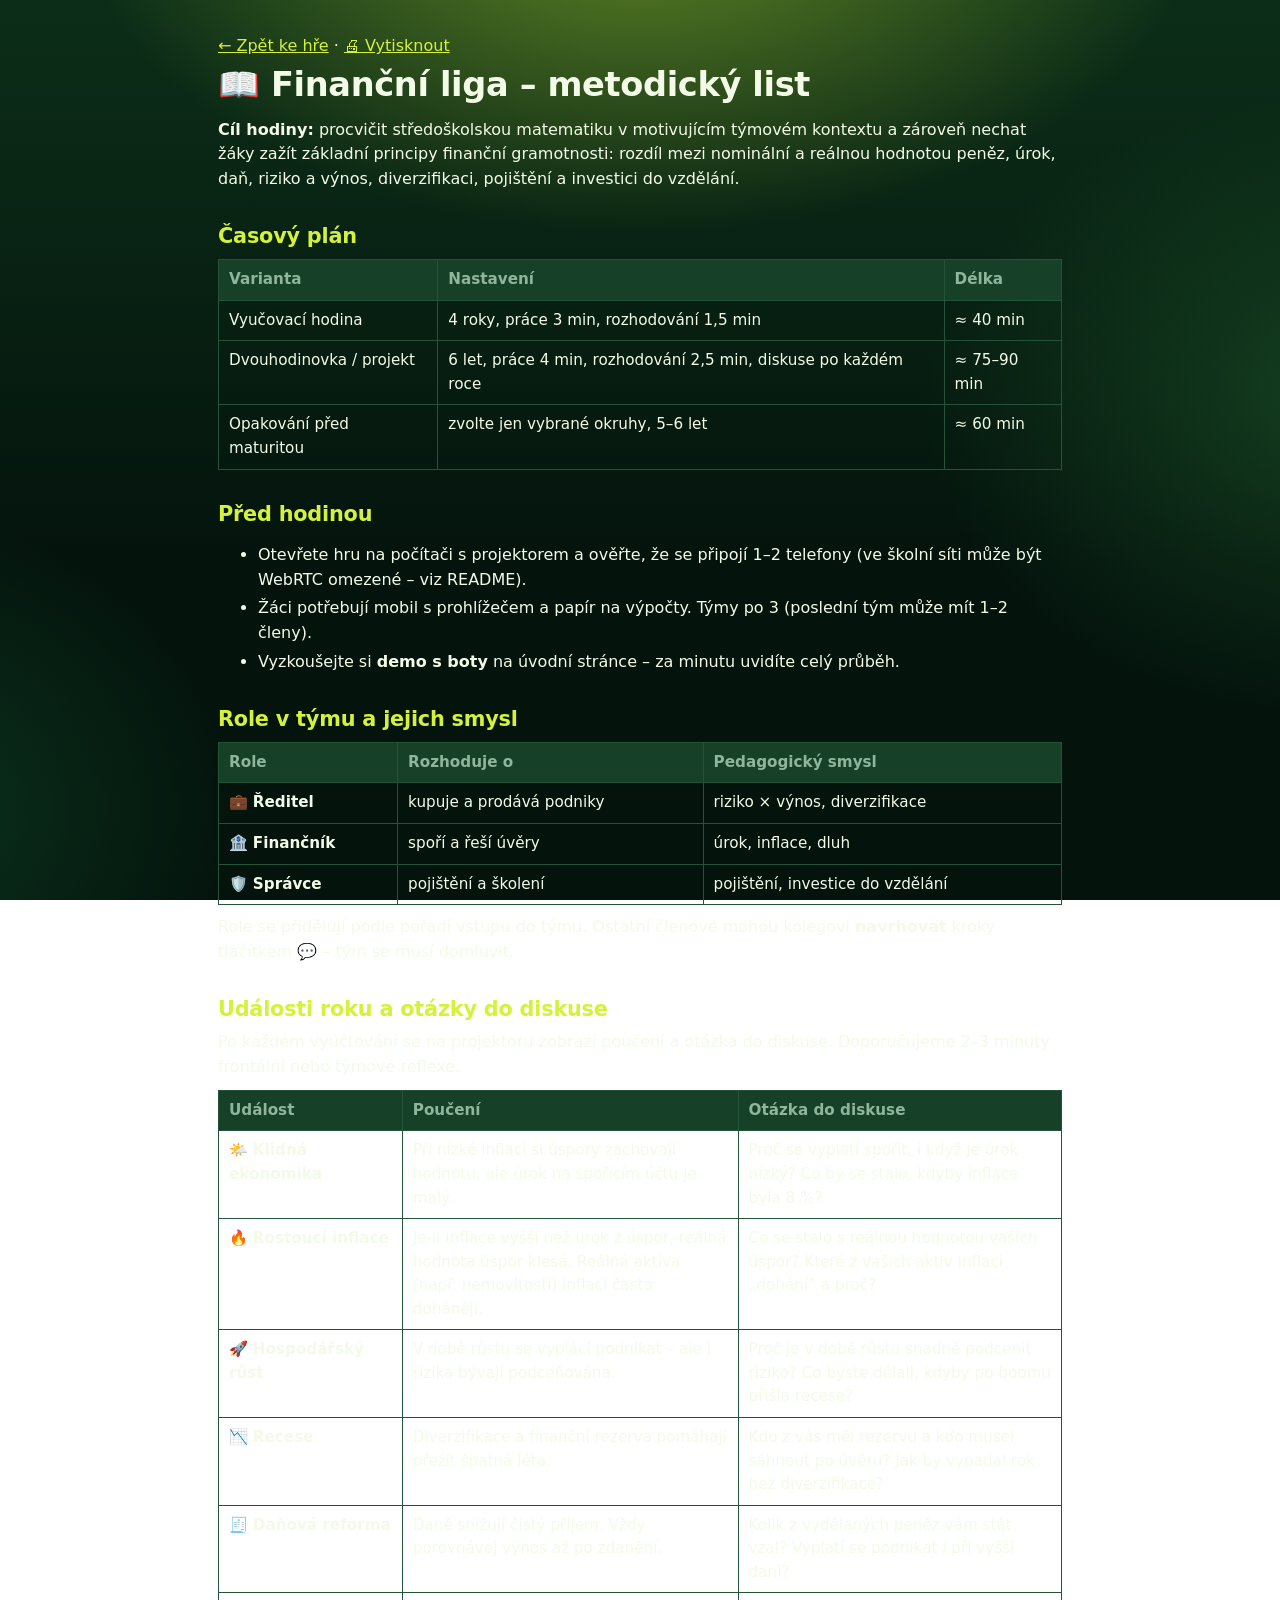
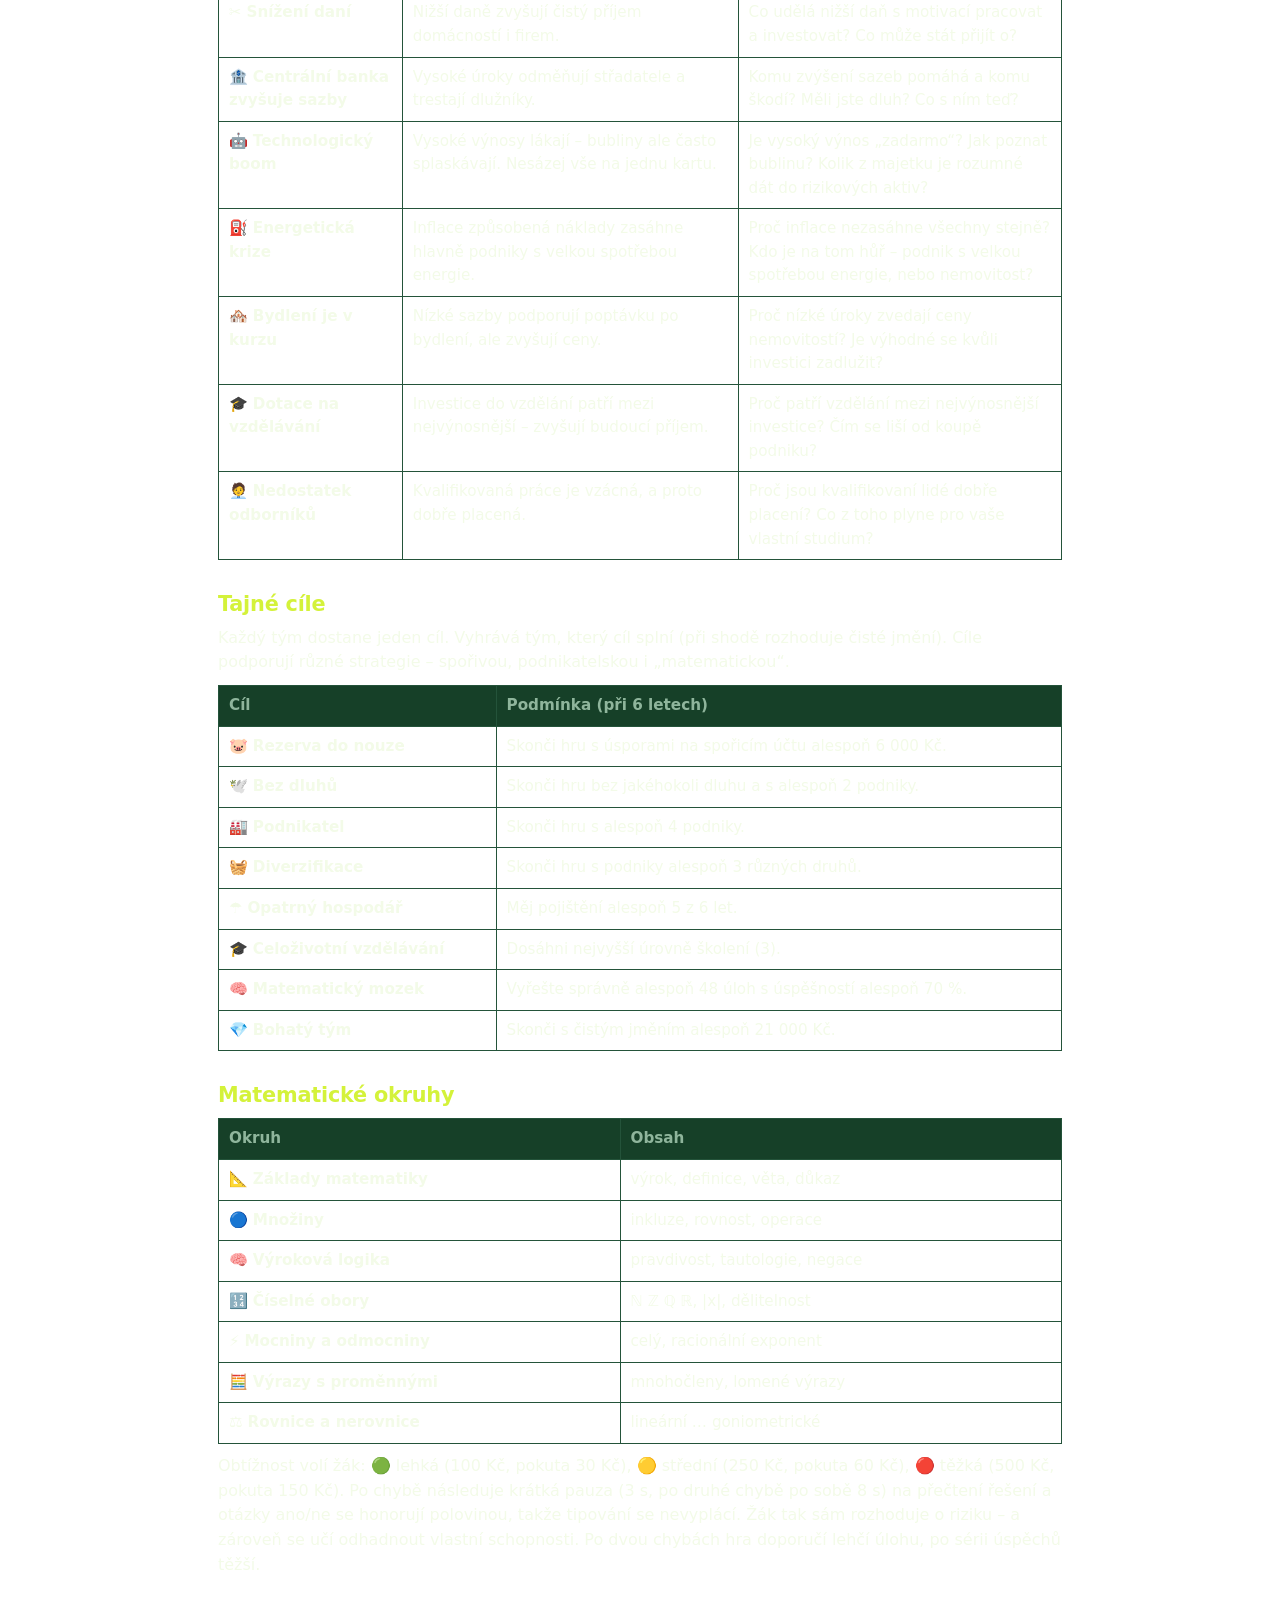
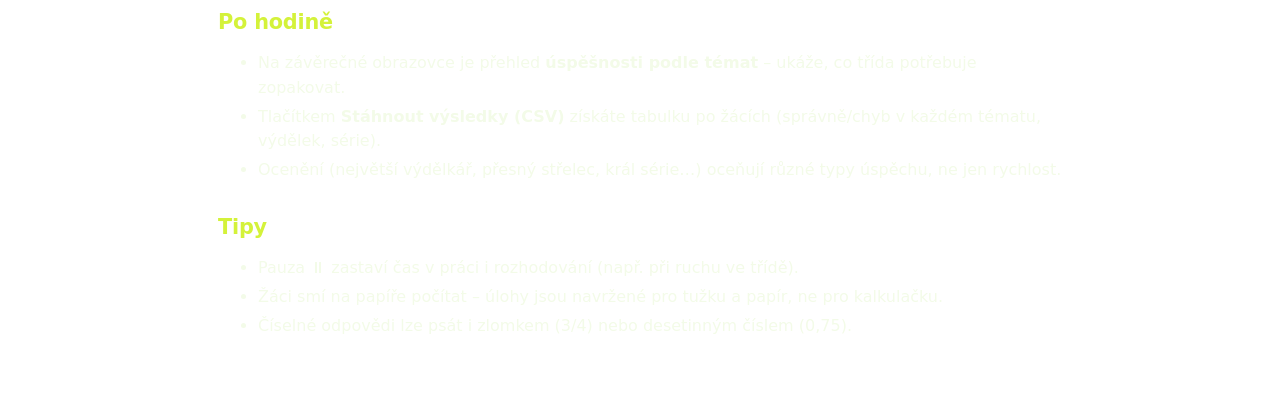
==== metodika.html @ c54136eb "Add files via upload" ====
<!doctype html>
<html lang="cs"><head><meta charset="utf-8"><meta name="viewport" content="width=device-width,initial-scale=1">
<title>Finanční liga – metodický list</title><link rel="stylesheet" href="style.css"></head>
<body><div class="doc" id="doc">Načítám…</div>
<script src="tasks.js"></script><script src="engine.js"></script>
<script>
const E=Engine,T=Tasks,kc=E.kc;
const S={settings:{years:6}};
const goals=E.GOALS.map(g=>`<tr><td>${g.emoji} <b>${g.name}</b></td><td>${g.desc(S)}</td></tr>`).join('');
document.getElementById('doc').innerHTML=`
<p class="noprint"><a href="./">← Zpět ke hře</a> · <a href="#" onclick="print();return false">🖨 Vytisknout</a></p>
<h1>📖 Finanční liga – metodický list</h1>
<p><b>Cíl hodiny:</b> procvičit středoškolskou matematiku v motivujícím týmovém kontextu a zároveň nechat žáky zažít základní principy finanční gramotnosti: rozdíl mezi nominální a reálnou hodnotou peněz, úrok, daň, riziko a výnos, diverzifikaci, pojištění a investici do vzdělání.</p>
<h2>Časový plán</h2>
<table><tr><th>Varianta</th><th>Nastavení</th><th>Délka</th></tr>
<tr><td>Vyučovací hodina</td><td>4 roky, práce 3 min, rozhodování 1,5 min</td><td>≈ 40 min</td></tr>
<tr><td>Dvouhodinovka / projekt</td><td>6 let, práce 4 min, rozhodování 2,5 min, diskuse po každém roce</td><td>≈ 75–90 min</td></tr>
<tr><td>Opakování před maturitou</td><td>zvolte jen vybrané okruhy, 5–6 let</td><td>≈ 60 min</td></tr></table>
<h2>Před hodinou</h2>
<ul><li>Otevřete hru na počítači s projektorem a ověřte, že se připojí 1–2 telefony (ve školní síti může být WebRTC omezené – viz README).</li>
<li>Žáci potřebují mobil s prohlížečem a papír na výpočty. Týmy po 3 (poslední tým může mít 1–2 členy).</li>
<li>Vyzkoušejte si <b>demo s boty</b> na úvodní stránce – za minutu uvidíte celý průběh.</li></ul>
<h2>Role v týmu a jejich smysl</h2>
<table><tr><th>Role</th><th>Rozhoduje o</th><th>Pedagogický smysl</th></tr>
${E.ROLES.map(r=>`<tr><td>${r.emoji} <b>${r.name}</b></td><td>${r.does}</td><td>${{ceo:'riziko × výnos, diverzifikace',cfo:'úrok, inflace, dluh',adm:'pojištění, investice do vzdělání'}[r.key]}</td></tr>`).join('')}</table>
<p>Role se přidělují podle pořadí vstupu do týmu. Ostatní členové mohou kolegovi <b>navrhovat</b> kroky tlačítkem 💬 – tým se musí domluvit.</p>
<h2>Události roku a otázky do diskuse</h2>
<p>Po každém vyúčtování se na projektoru zobrazí poučení a otázka do diskuse. Doporučujeme 2–3 minuty frontální nebo týmové reflexe.</p>
<table><tr><th>Událost</th><th>Poučení</th><th>Otázka do diskuse</th></tr>
${E.EVENTS.map(e=>{const q=E.DISC[e.id];return `<tr><td>${e.emoji} <b>${e.name}</b></td><td>${e.lesson}</td><td>${q}</td></tr>`}).join('')}</table>
<h2>Tajné cíle</h2>
<p>Každý tým dostane jeden cíl. Vyhrává tým, který cíl splní (při shodě rozhoduje čisté jmění). Cíle podporují různé strategie – spořivou, podnikatelskou i „matematickou“.</p>
<table><tr><th>Cíl</th><th>Podmínka (při 6 letech)</th></tr>${goals}</table>
<h2>Matematické okruhy</h2>
<table><tr><th>Okruh</th><th>Obsah</th></tr>${T.TOPICS.map(t=>`<tr><td>${t.emoji} <b>${t.name}</b></td><td>${t.hint}</td></tr>`).join('')}</table>
<p>Obtížnost volí žák: 🟢 lehká (100 Kč, pokuta 30 Kč), 🟡 střední (250 Kč, pokuta 60 Kč), 🔴 těžká (500 Kč, pokuta 150 Kč). Po chybě následuje krátká pauza (3 s, po druhé chybě po sobě 8 s) na přečtení řešení a otázky ano/ne se honorují polovinou, takže tipování se nevyplácí. Žák tak sám rozhoduje o riziku – a zároveň se učí odhadnout vlastní schopnosti. Po dvou chybách hra doporučí lehčí úlohu, po sérii úspěchů těžší.</p>
<h2>Po hodině</h2>
<ul><li>Na závěrečné obrazovce je přehled <b>úspěšnosti podle témat</b> – ukáže, co třída potřebuje zopakovat.</li>
<li>Tlačítkem <b>Stáhnout výsledky (CSV)</b> získáte tabulku po žácích (správně/chyb v každém tématu, výdělek, série).</li>
<li>Ocenění (největší výdělkář, přesný střelec, král série…) oceňují různé typy úspěchu, ne jen rychlost.</li></ul>
<h2>Tipy</h2>
<ul><li>Pauza ⏸ zastaví čas v práci i rozhodování (např. při ruchu ve třídě).</li>
<li>Žáci smí na papíře počítat – úlohy jsou navržené pro tužku a papír, ne pro kalkulačku.</li>
<li>Číselné odpovědi lze psát i zlomkem (3/4) nebo desetinným číslem (0,75).</li></ul>`;
</script></body></html>
---- style.css ----
@font-face { font-family: "Plus Jakarta Sans"; font-style: normal; font-weight: 200 800; font-display: swap; src: url(lib/fonts/plus-jakarta-sans-latin-ext-wght-normal.woff2) format("woff2"); unicode-range: U+0100-02BA, U+02BD-02C5, U+02C7-02CC, U+02CE-02D7, U+02DD-02FF, U+0304, U+0308, U+0329, U+1D00-1DBF, U+1E00-1E9F, U+1EF2-1EFF, U+2020, U+20A0-20AB, U+20AD-20C0, U+2113, U+2C60-2C7F, U+A720-A7FF; }
@font-face { font-family: "Plus Jakarta Sans"; font-style: normal; font-weight: 200 800; font-display: swap; src: url(lib/fonts/plus-jakarta-sans-latin-wght-normal.woff2) format("woff2"); unicode-range: U+0000-00FF, U+0131, U+0152-0153, U+02BB-02BC, U+02C6, U+02DA, U+02DC, U+0304, U+0308, U+0329, U+2000-206F, U+20AC, U+2122, U+2191, U+2193, U+2212, U+2215, U+FEFF, U+FFFD; }
/* Finanční liga – styl (tmavý, čitelný na projektoru i na mobilu) */
:root {
  --bg: #04140d; --bg2: #0a2418; --panel: #0f2e1f; --panel2: #164028; --line: #24533a;
  --tx: #f3fbe8; --mut: #8fb59c; --gold: #d4f23a; --gold2: #8fd43a; --green: #7ee05f; --red: #ff6f61; --blue: #4fd1b0;
  --r: 16px; --shadow: 0 8px 24px rgba(0, 0, 0, .35);
  font-family: "Plus Jakarta Sans", system-ui, -apple-system, "Segoe UI", Roboto, Arial, sans-serif;
}
* { box-sizing: border-box; -webkit-tap-highlight-color: transparent; }
html, body { margin: 0; min-height: 100%; background: radial-gradient(1200px 700px at 80% -10%, #3a6a14 0%, transparent 60%), radial-gradient(900px 600px at -10% 110%, #1d4a14 0%, transparent 55%), var(--bg); color: var(--tx); }
body { font-size: 16px; line-height: 1.4; }
h1, h2, h3 { margin: 0 0 .4em; line-height: 1.15; }
h2 { font-size: 1.3rem; } h3 { font-size: 1.05rem; color: var(--mut); text-transform: uppercase; letter-spacing: .06em; }
p { margin: .4em 0; }
b { font-weight: 700; }
.mut { color: var(--mut); } .small { font-size: .85rem; }
.okc { color: var(--green); } .noc { color: var(--red); }
button { font: inherit; color: inherit; cursor: pointer; }
.btn { background: linear-gradient(180deg, var(--gold), var(--gold2)); color: #06210f; border: 0; border-radius: 12px; padding: .7em 1.1em; font-weight: 800; box-shadow: 0 4px 0 #4f8a14, var(--shadow); transition: transform .08s; }
.btn:active { transform: translateY(2px); box-shadow: 0 2px 0 #4f8a14; }
.btn.big { font-size: 1.15rem; padding: .85em 1.4em; width: 100%; }
.btn.sm { padding: .45em .7em; font-size: .85rem; border-radius: 10px; box-shadow: 0 3px 0 #4f8a14; }
.btn.ghost { background: var(--panel2); color: var(--tx); box-shadow: 0 3px 0 rgba(0,0,0,.35); border: 1px solid var(--line); }
.btn.small { font-size: .8rem; padding: .4em .8em; }
.btn:disabled { opacity: .35; cursor: not-allowed; box-shadow: none; filter: grayscale(.6); }
.link { background: none; border: 0; color: var(--mut); text-decoration: underline; margin-top: 12px; padding: 6px; }
.row { display: flex; gap: 10px; flex-wrap: wrap; margin-top: 12px; } .row .btn.big { flex: 1; }
.card { background: linear-gradient(180deg, var(--panel), var(--bg2)); border: 1px solid var(--line); border-radius: var(--r); padding: 16px; margin: 12px 0; box-shadow: var(--shadow); }
.dot { display: inline-block; width: 9px; height: 9px; border-radius: 50%; background: #5f8a73; margin-right: 4px; } .dot.on { background: var(--green); box-shadow: 0 0 8px var(--green); }
.logo { font-size: 2rem; font-weight: 900; letter-spacing: .01em; background: linear-gradient(90deg, var(--gold), #ff7ac3); -webkit-background-clip: text; background-clip: text; color: transparent; }
.logo.big { font-size: clamp(2.4rem, 8vw, 4.2rem); } .logo.sm { font-size: 1.25rem; }
fr, .fr { display: inline-flex; flex-direction: column; vertical-align: middle; text-align: center; margin: 0 .15em; line-height: 1.15; }
.fr i { font-style: normal; border-bottom: 1.5px solid currentColor; padding: 0 .25em; }
.fr b { font-weight: inherit; padding: 0 .25em; }
sup { font-size: .72em; line-height: 0; }
.chips { display: flex; flex-wrap: wrap; gap: 6px; margin-top: 8px; }
.chip2 { background: var(--panel2); border: 1px solid var(--line); border-radius: 999px; padding: .2em .7em; font-size: .85rem; white-space: nowrap; }
.chip2.up { border-color: #2a7d3c; background: #14402c; color: #b6f5a0; } .chip2.down { border-color: #8a3128; background: #3a1b17; color: #ffc0b8; }
.spinner { width: 38px; height: 38px; border: 4px solid var(--line); border-top-color: var(--gold); border-radius: 50%; margin: 6px auto 10px; animation: sp 1s linear infinite; } @keyframes sp { to { transform: rotate(360deg); } }
.center-card { max-width: 640px; margin: 12vh auto; padding: 24px; text-align: center; }

/* ----- rozcestník ----- */
.landing { max-width: 920px; margin: 0 auto; padding: 8vh 18px 40px; text-align: center; }
.landing .lead { font-size: 1.15rem; color: var(--mut); max-width: 640px; margin: 10px auto 26px; }
.landing-grid { display: grid; grid-template-columns: repeat(auto-fit, minmax(280px, 1fr)); gap: 16px; text-align: left; }
.codein, .fld input { width: 100%; font: inherit; font-size: 1.4rem; padding: .6em .8em; border-radius: 12px; border: 2px solid var(--line); background: #06180f; color: var(--tx); text-align: center; letter-spacing: .15em; text-transform: uppercase; margin: 8px 0 12px; }
.fld input { text-align: left; letter-spacing: 0; text-transform: none; font-size: 1.1rem; margin-bottom: 4px; }
.fld { display: block; margin: 10px 0; color: var(--mut); font-size: .9rem; }
.feat { list-style: none; padding: 0; margin: 28px 0 0; display: flex; flex-wrap: wrap; gap: 10px; justify-content: center; } .feat li { background: var(--panel); border: 1px solid var(--line); border-radius: 999px; padding: .4em 1em; }
.codebig { background: var(--panel2); border: 1px dashed var(--gold); border-radius: 10px; padding: 0 .4em; letter-spacing: .12em; color: var(--gold); }

/* ----- telefon ----- */
.phone { max-width: 560px; margin: 0 auto; padding: 0 12px calc(86px + env(safe-area-inset-bottom)); }
.phone.center { padding-top: 10vh; text-align: center; }
.ph-top { position: sticky; top: 0; z-index: 5; display: flex; justify-content: space-between; align-items: center; gap: 8px; padding: 12px 14px; margin: 0 -12px; background: color-mix(in srgb, var(--c, #2d6b3f) 35%, var(--bg)); border-bottom: 3px solid var(--c, #2d6b3f); backdrop-filter: blur(8px); }
.ph-team { font-size: 1.05rem; overflow: hidden; text-overflow: ellipsis; white-space: nowrap; } .ph-money { font-weight: 900; font-size: 1.15rem; color: var(--gold); white-space: nowrap; }
.ph-sub { display: flex; justify-content: space-between; color: var(--mut); font-size: .85rem; padding: 6px 2px 0; }
.ph-timer { font-weight: 800; font-variant-numeric: tabular-nums; } .ph-timer.warn, #h-timer.warn { color: var(--red); animation: pulse 1s infinite; } @keyframes pulse { 50% { opacity: .5; } }
.banner { background: #4a1d2a; border: 1px solid var(--red); color: #ffd9d3; border-radius: 12px; padding: 8px 12px; margin: 10px 0 0; font-size: .9rem; }
#ph-tabs { position: fixed; left: 0; right: 0; bottom: 0; display: flex; background: rgba(4, 20, 13, .96); border-top: 1px solid var(--line); padding-bottom: env(safe-area-inset-bottom); z-index: 9; }
#ph-tabs button { flex: 1; background: none; border: 0; padding: 10px 0 8px; color: var(--mut); font-size: .8rem; } #ph-tabs button span { display: block; font-size: 1.4rem; } #ph-tabs button.on { color: var(--gold); }
.toast { position: fixed; left: 50%; bottom: calc(96px + env(safe-area-inset-bottom)); transform: translateX(-50%); max-width: 92vw; padding: .7em 1.1em; border-radius: 12px; font-weight: 700; z-index: 99; transition: opacity .3s; box-shadow: var(--shadow); text-align: center; } .toast.ok { background: #14573f; border: 1px solid var(--green); } .toast.bad { background: #5a1c29; border: 1px solid var(--red); }
.ev { text-align: center; background: linear-gradient(160deg, #1f5233, #1d4a14); } .ev .ev-ic { font-size: 3.4rem; } .ev-k { color: var(--gold); font-weight: 800; text-transform: uppercase; letter-spacing: .08em; font-size: .8rem; }
.ev .chips { justify-content: center; } .ev.compact { padding: 10px 12px; text-align: left; } .ev.compact .ev-k { font-size: .95rem; text-transform: none; letter-spacing: 0; }
.role { display: flex; gap: 12px; align-items: center; } .role-ic { font-size: 2.2rem; }
.diffs { display: grid; gap: 10px; margin: 12px 0; }
.diff { display: grid; grid-template-columns: 1fr auto; grid-template-areas: "n r" "p p"; align-items: center; text-align: left; border: 2px solid var(--line); background: var(--panel2); border-radius: 14px; padding: 12px 14px; } .diff .dn { grid-area: n; font-weight: 800; font-size: 1.1rem; } .diff .dr { grid-area: r; font-weight: 900; color: var(--gold); font-size: 1.2rem; } .diff .dp { grid-area: p; color: var(--mut); font-size: .8rem; }
.diff.d1 { border-color: #2a7d3c; } .diff.d2 { border-color: #5f8a1a; } .diff.d3 { border-color: #9a3328; } .diff.last { outline: 2px solid var(--blue); }
.diff:active { transform: scale(.98); }
.mini { color: var(--mut); font-size: .85rem; text-align: center; margin-top: 8px; }
.tk-h { display: flex; justify-content: space-between; align-items: center; margin-bottom: 10px; gap: 6px; }
.dchip { font-weight: 800; border-radius: 999px; padding: .2em .8em; font-size: .9rem; border: 1px solid var(--line); } .dchip.d1 { background: #14402c; } .dchip.d2 { background: #3b3410; } .dchip.d3 { background: #3a1b17; }
.q { font-size: 1.25rem; line-height: 1.7; padding: 6px 2px 14px; word-break: break-word; }
.choices { display: grid; gap: 10px; }
.choice { display: flex; gap: 12px; align-items: center; text-align: left; background: var(--panel2); border: 2px solid var(--line); border-radius: 14px; padding: 12px 14px; font-size: 1.1rem; min-height: 54px; }
.choice .ci { flex: none; width: 30px; height: 30px; border-radius: 50%; background: var(--bg); display: grid; place-items: center; font-weight: 800; color: var(--gold); } .choice .ct { flex: 1; word-break: break-word; }
.choice:active, .choice.picked { border-color: var(--gold); background: #2c3568; } .choice:disabled { opacity: .7; }
.numans input { width: 100%; font-size: 1.5rem; padding: .6em .8em; border-radius: 12px; border: 2px solid var(--line); background: #06180f; color: var(--tx); }
.keys { display: flex; gap: 8px; margin: 8px 0 12px; } .keys button { flex: 1; background: var(--panel2); border: 1px solid var(--line); border-radius: 10px; padding: .6em; font-size: 1.2rem; }
.res.ok { border-color: var(--green); background: linear-gradient(180deg, #11402f, var(--bg2)); } .res.bad { border-color: var(--red); background: linear-gradient(180deg, #4a1722, var(--bg2)); }
.res-h { font-size: 1.6rem; font-weight: 900; } .res-m { font-size: 1.5rem; font-weight: 900; color: var(--gold); margin: 4px 0 8px; } .bonus { font-size: .9rem; color: #c9ee6b; }
.qecho { background: rgba(0,0,0,.25); border-radius: 10px; padding: 6px 10px; margin: 6px 0; color: #d4e8cc; font-size: .95rem; line-height: 1.6; }
.correct { margin: 8px 0; } .expl { background: rgba(255, 255, 255, .06); border-radius: 10px; padding: 8px 10px; margin: 8px 0; color: #d9efd0; font-size: .95rem; } .streak { color: #c9ee6b; margin: 6px 0 12px; font-weight: 700; }
.sec-h { display: flex; justify-content: space-between; align-items: center; font-weight: 800; font-size: 1.05rem; margin-bottom: 8px; gap: 6px; flex-wrap: wrap; }
.you { font-size: .75rem; background: var(--gold); color: #06210f; border-radius: 999px; padding: .1em .7em; font-weight: 800; } .lockd { font-size: .75rem; color: var(--mut); background: var(--panel2); border-radius: 999px; padding: .1em .7em; }
.arow, .srow { display: flex; gap: 10px; align-items: center; padding: 10px 0; border-top: 1px solid var(--line); } .arow:first-of-type { border-top: 0; }
.srow { justify-content: space-between; } .ai { font-size: 1.8rem; } .ab { flex: 1; } .aa { display: grid; gap: 6px; } .aa .btn { min-width: 86px; }
.btns { display: flex; flex-wrap: wrap; gap: 6px; padding-bottom: 8px; }
.cash { position: sticky; top: 64px; z-index: 3; text-align: center; font-size: 1.05rem; padding: 10px; }
.ledger .ln { display: flex; justify-content: space-between; gap: 10px; padding: 7px 0; border-bottom: 1px dashed var(--line); } .ln small { display: block; color: var(--mut); font-size: .75rem; } .ln.in b { color: var(--green); } .ln.out b { color: var(--red); } .ln.info { color: var(--mut); } .ln.ok b { color: var(--green); }
.netline { display: grid; grid-template-columns: 1fr auto; gap: 2px 10px; margin-top: 12px; padding: 12px; border-radius: 12px; background: var(--panel2); } .netline em { grid-column: 1 / -1; font-style: normal; font-weight: 900; font-size: 1.4rem; } .netline.up em { color: var(--green); } .netline.down em { color: var(--red); }
.lesson { background: linear-gradient(180deg, #2a2d62, #1d2150); border-color: #4650a8; }
.brow { display: grid; grid-template-columns: 34px 1fr auto; gap: 8px; padding: 8px 6px; border-radius: 10px; align-items: center; } .brow.me { background: rgba(212, 242, 58, .13); outline: 1px solid var(--gold); } .brow small { display: block; color: var(--mut); font-size: .75rem; }
.big-e { font-size: 3.4rem; text-align: center; } .final-me { text-align: center; } .final-me.ok { border-color: var(--green); }
.goal { text-align: center; } .goal.ok { border-color: var(--green); } .secret { color: var(--red); font-weight: 800; font-size: .8rem; letter-spacing: .05em; } .gp { margin: 10px 0; padding: 10px; border-radius: 10px; background: var(--panel2); }
.bigno { font-size: 2.4rem; font-weight: 900; color: var(--gold); } .kv > div { display: flex; justify-content: space-between; padding: 7px 0; border-bottom: 1px dashed var(--line); } .hist { display: flex; gap: 6px; flex-wrap: wrap; margin-top: 10px; } .hist div { background: var(--panel2); border-radius: 8px; padding: 4px 8px; font-size: .8rem; display: grid; }
.mrow { padding: 6px 0; display: flex; gap: 8px; align-items: center; }
.lteam { border: 1px solid var(--line); border-left: 6px solid var(--c, #666); background: var(--panel2); border-radius: 12px; padding: 10px 12px; margin: 10px 0; } .lteam .lt-h { display: flex; gap: 8px; align-items: center; font-size: 1.05rem; } .lteam .lt-h .mut { margin-left: auto; }
.lteam .btn { margin-top: 8px; } .emojis { display: grid; grid-template-columns: repeat(6, 1fr); gap: 6px; margin-top: 6px; } .em { font-size: 1.6rem; background: var(--panel2); border: 2px solid var(--line); border-radius: 10px; padding: 4px 0; } .em.sel { border-color: var(--gold); background: #2f4a12; }
.empty { color: var(--mut); text-align: center; padding: 14px; }

/* ----- učitel / projektor ----- */
.lobby { display: grid; grid-template-columns: minmax(300px, 420px) 1fr; gap: 24px; max-width: 1400px; margin: 0 auto; padding: 24px; min-height: 100vh; }
.lobby-left { text-align: center; } .tagline { color: var(--mut); margin: 6px 0 16px; }
.qrbox { background: var(--panel); border: 1px solid var(--line); border-radius: 20px; padding: 18px; } .qr { width: min(100%, 320px); margin: 0 auto; border-radius: 12px; overflow: hidden; background: #fff; } .qr svg { display: block; width: 100%; height: auto; }
.code-label { color: var(--mut); margin-top: 12px; text-transform: uppercase; letter-spacing: .1em; font-size: .8rem; } .code { font-size: clamp(2.4rem, 5vw, 3.6rem); font-weight: 900; letter-spacing: .18em; color: var(--gold); } .joinurl { color: var(--mut); font-size: .8rem; word-break: break-all; }
.howto { text-align: left; color: var(--mut); padding-left: 1.2em; } .howto li { margin: 8px 0; } .status { margin-top: 10px; padding: 8px 12px; background: #4a3a1d; border: 1px solid var(--gold2); border-radius: 10px; display: none; }
.panel { background: linear-gradient(180deg, var(--panel), var(--bg2)); border: 1px solid var(--line); border-radius: 18px; padding: 18px; margin-bottom: 16px; } .lobby-right { display: flex; flex-direction: column; } .panel.grow { flex: 1; }
.settings { display: grid; grid-template-columns: repeat(auto-fit, minmax(150px, 1fr)); gap: 10px; } .settings label { display: grid; gap: 4px; color: var(--mut); font-size: .85rem; }
select { font: inherit; padding: .5em; border-radius: 10px; border: 1px solid var(--line); background: #06180f; color: var(--tx); }
.topics { display: flex; flex-wrap: wrap; gap: 8px; margin-top: 12px; } .chip { cursor: pointer; } .chip input { display: none; } .chip span { display: inline-block; padding: .35em .9em; border-radius: 999px; border: 1px solid var(--line); background: var(--panel2); color: var(--mut); } .chip input:checked + span { background: #2f4a12; border-color: var(--gold); color: var(--tx); }
.count { font-size: .8rem; color: var(--mut); text-transform: none; letter-spacing: 0; }
.lobby-teams { display: grid; grid-template-columns: repeat(auto-fill, minmax(210px, 1fr)); gap: 10px; }
.lobby-teams .lteam { margin: 0; } .lt-m { padding: 3px 0; display: flex; gap: 4px; align-items: center; } .lt-m .x { margin-left: auto; background: none; border: 0; color: var(--mut); } .lt-free { color: var(--mut); font-size: .8rem; margin-top: 4px; } .lteam.free { border-left-color: #666; opacity: .85; }
.host { min-height: 100vh; display: flex; flex-direction: column; font-size: clamp(14px, 1.15vw, 20px); }
.h-head { display: grid; grid-template-columns: 1fr auto 1fr; align-items: center; gap: 12px; padding: 12px 22px; background: rgba(4, 20, 13, .85); border-bottom: 1px solid var(--line); position: sticky; top: 0; z-index: 5; backdrop-filter: blur(8px); }
.h-l { display: flex; gap: 12px; align-items: center; } .code-chip { background: var(--panel2); border: 1px solid var(--line); border-radius: 999px; padding: .3em .9em; font-weight: 800; letter-spacing: .1em; color: var(--gold); }
.h-c { text-align: center; } .years { display: flex; gap: 6px; justify-content: center; margin-bottom: 4px; } .years i { width: 26px; height: 8px; border-radius: 5px; background: var(--line); } .years i.done { background: var(--green); } .years i.cur { background: var(--gold); box-shadow: 0 0 10px var(--gold); }
.phase { font-weight: 800; font-size: 1.25em; } .h-r { text-align: right; display: flex; gap: 18px; justify-content: flex-end; align-items: center; } .timer { font-size: 2.2em; font-weight: 900; font-variant-numeric: tabular-nums; color: var(--gold); } .online.warn { color: var(--gold2); }
.h-main { flex: 1; padding: 18px 22px 110px; max-width: 1700px; width: 100%; margin: 0 auto; }
.h-foot { position: fixed; bottom: 0; left: 0; right: 0; display: flex; gap: 12px; justify-content: center; padding: 12px; background: linear-gradient(0deg, var(--bg) 60%, transparent); z-index: 6; } .h-foot .btn.big { width: auto; min-width: 280px; }
.evcard { display: flex; gap: 22px; align-items: center; background: linear-gradient(135deg, #1f5233, #1d4a14); border: 1px solid #5560c0; border-radius: 22px; padding: 22px 28px; margin-bottom: 18px; box-shadow: var(--shadow); } .evcard .ev-ic { font-size: 5.5em; } .evcard h2 { font-size: 2.2em; margin: .1em 0; } .evcard p { font-size: 1.2em; margin: .2em 0 .4em; color: #d4e8cc; }
.evcard.compact { padding: 10px 18px; gap: 14px; } .evcard.compact .ev-ic { font-size: 2.6em; } .evcard.compact h2 { font-size: 1.4em; } .evcard.compact p { display: none; } .evcard.compact .ev-k { display: none; }
.evcard .chip2 { font-size: .95em; } .lesson { font-size: 1.05em; padding: 12px 16px; border-radius: 14px; } .evcard .lesson { margin-top: 12px; } .lesson.big { margin-top: 16px; }
.hint-bar { background: var(--panel); border: 1px dashed var(--line); border-radius: 14px; padding: 10px 16px; margin-bottom: 16px; color: var(--mut); text-align: center; } .hint-bar.big { font-size: 1.35em; color: var(--tx); border-color: var(--gold); }
.grid { display: grid; grid-template-columns: repeat(auto-fill, minmax(280px, 1fr)); gap: 14px; }
.tcard { background: linear-gradient(180deg, var(--panel), var(--bg2)); border: 1px solid var(--line); border-top: 6px solid var(--c); border-radius: 16px; padding: 14px 16px; box-shadow: var(--shadow); }
.th { display: flex; gap: 10px; align-items: center; } .te { font-size: 2.2em; } .tn { flex: 1; min-width: 0; } .tn b { font-size: 1.2em; } .mems { color: var(--mut); font-size: .8em; display: flex; flex-wrap: wrap; gap: 2px 10px; } .mem .dot { width: 7px; height: 7px; } .rank { font-weight: 900; font-size: 1.4em; color: var(--gold); }
.tnet { display: flex; justify-content: space-between; align-items: baseline; margin-top: 8px; color: var(--mut); font-size: .85em; } .tnet b { font-size: 1.7em; color: var(--gold); }
.bar { height: 8px; border-radius: 6px; background: var(--bg); overflow: hidden; margin: 4px 0 8px; } .bar i { display: block; height: 100%; background: linear-gradient(90deg, var(--c), var(--gold)); transition: width .6s; }
.tstats { display: flex; justify-content: space-between; gap: 6px; font-size: .85em; white-space: nowrap; } .tstats span { opacity: .8; margin-right: 3px; } .tstats .neg { color: var(--red); }
.tassets { margin-top: 8px; font-size: 1.3em; display: flex; flex-wrap: wrap; gap: 6px; align-items: center; min-height: 1.6em; } .tassets .mut { font-size: .6em; } .bd { background: var(--panel2); border-radius: 8px; padding: 0 .4em; font-size: .75em; }
.work-line { display: flex; gap: 14px; margin-top: 8px; font-weight: 800; } .work-line .earn { margin-left: auto; color: var(--green); }
.delta { margin-top: 8px; font-weight: 900; font-size: 1.5em; } .delta.up { color: var(--green); } .delta.down { color: var(--red); } .loc { margin-top: 6px; padding: 5px 10px; border-radius: 10px; font-size: .9em; background: #3a1b17; } .loc.gain { background: #14402c; } .loc.safe { background: #12402f; }
.final { max-width: 1100px; margin: 0 auto; } .final h1 { font-size: 2.6em; text-align: center; } .sub { text-align: center; color: var(--mut); margin-bottom: 18px; }
.frow { display: grid; grid-template-columns: 70px 1.2fr 2fr 1fr; gap: 16px; align-items: center; background: linear-gradient(180deg, var(--panel), var(--bg2)); border: 1px solid var(--line); border-left: 8px solid var(--c); border-radius: 16px; padding: 14px 18px; margin-bottom: 12px; } .frow.met { box-shadow: 0 0 0 2px var(--green) inset; }
.fr-rank { font-size: 2.4em; text-align: center; } .fr-team { display: flex; gap: 10px; align-items: center; } .fr-goal .ok { color: var(--green); font-weight: 800; } .fr-goal .no { color: var(--red); font-weight: 800; } .fr-net { text-align: right; display: grid; } .fr-net b { font-size: 1.6em; color: var(--gold); }
.overlay { position: fixed; inset: 0; background: rgba(2, 12, 7, .88); display: grid; place-items: center; z-index: 50; } .ov-card { text-align: center; max-width: 520px; } .ov-card .btn { margin-top: 16px; }

@media (max-width: 900px) { .lobby { grid-template-columns: 1fr; } .frow { grid-template-columns: 50px 1fr; } .fr-goal, .fr-net { grid-column: 1 / -1; text-align: left; } .h-head { grid-template-columns: 1fr; text-align: center; } .h-l, .h-r { justify-content: center; } .evcard { flex-direction: column; text-align: center; } }
@media (prefers-reduced-motion: reduce) { * { animation: none !important; transition: none !important; } }

/* ----- vylepšení ----- */
.sugg { background: var(--panel2); border: 1px solid var(--line); border-radius: 999px; padding: 2px 8px; font-size: .8rem; margin-left: 4px; } .sugg.on { border-color: var(--gold); background: #2f4a12; }
.tip { background: #12402f; border: 1px solid var(--blue); border-radius: 10px; padding: 8px 10px; margin: 8px 0; } .tipc { font-size: .9rem; color: var(--mut); padding: 10px 12px; }
.lg { padding: 3px 0; color: #d9efd0; font-size: .9rem; } .center-t { text-align: center; }
.res.ok { animation: pop .35s ease-out; } @keyframes pop { 0% { transform: scale(.94); } 60% { transform: scale(1.03); } 100% { transform: scale(1); } }
.res.ok .res-m { animation: coin .8s ease-out; } @keyframes coin { 0% { transform: translateY(14px); opacity: 0; } 100% { transform: none; opacity: 1; } }
.sech { margin-top: 26px; text-align: center; } .center { text-align: center; justify-content: center; }
.awards { display: grid; grid-template-columns: repeat(auto-fit, minmax(230px, 1fr)); gap: 10px; } .award { display: flex; gap: 12px; align-items: center; background: linear-gradient(180deg, var(--panel), var(--bg2)); border: 1px solid var(--gold); border-radius: 14px; padding: 12px 14px; } .ae { font-size: 2.2em; }
.topicrep { display: grid; gap: 6px; max-width: 900px; margin: 10px auto; } .tr { display: grid; grid-template-columns: minmax(150px, 1.2fr) 2fr 64px 70px; white-space: nowrap; gap: 10px; align-items: center; } .phone .tr { grid-template-columns: 1fr 1fr 54px; white-space: normal; font-size: .85rem; } .phone .tr .mut { display: none; } .tbar { height: 12px; border-radius: 8px; background: var(--bg); overflow: hidden; } .tbar i { display: block; height: 100%; border-radius: 8px; }
.lesson.disc { margin-top: 10px; background: linear-gradient(180deg, #3a2a5e, #2a1d4e); border-color: #6bcf8a; }

.landing .btn + .btn { margin-top: 10px; } .lh { margin: 44px 0 14px; font-size: 1.6rem; }
.steps { display: grid; grid-template-columns: repeat(auto-fit, minmax(210px, 1fr)); gap: 12px; text-align: left; } .step { display: flex; gap: 12px; background: var(--panel); border: 1px solid var(--line); border-radius: 16px; padding: 14px; } .step > b { flex: none; width: 34px; height: 34px; border-radius: 50%; background: var(--gold); color: #06210f; display: grid; place-items: center; font-size: 1.1rem; } .step h4, .why h4 { margin: 2px 0 4px; font-size: 1.05rem; } .step span { color: var(--mut); font-size: .92rem; }
.why { display: grid; grid-template-columns: repeat(auto-fit, minmax(230px, 1fr)); gap: 12px; text-align: left; } .why .card { margin: 0; }
.foot { margin-top: 36px; color: var(--mut); } .foot a { color: var(--gold); }
.doc { max-width: 880px; margin: 0 auto; padding: 28px 18px 60px; line-height: 1.55; } .doc h1 { font-size: 2.1rem; } .doc h2 { margin-top: 1.6em; color: var(--gold); } .doc table { width: 100%; border-collapse: collapse; margin: 10px 0; font-size: .95rem; } .doc th, .doc td { border: 1px solid var(--line); padding: 8px 10px; text-align: left; vertical-align: top; } .doc th { background: var(--panel2); } .doc a { color: var(--gold); } .doc li { margin: 4px 0; }
@media print { body { background: #fff; color: #000; } .doc h2 { color: #000; } .doc th { background: #eee; } .doc th, .doc td { border-color: #999; } .noprint { display: none; } }

/* ----- UX / UI revize ----- */
.phone .btn.sm, .phone .sugg { min-height: 44px; } .sugg { min-width: 44px; }
.phone .keys button { min-height: 48px; }
:focus-visible { outline: 3px solid var(--blue); outline-offset: 2px; }
.btn:focus-visible { outline-color: #fff; }
.host { font-size: clamp(15px, 1.25vw, 22px); } .tstats { font-size: .95em; } .mems { font-size: .9em; }
.flash-up { animation: fup .9s; } .flash-down { animation: fdown .9s; } @keyframes fup { 0% { color: #fff; text-shadow: 0 0 14px var(--green); transform: scale(1.18); } 100% { transform: none; } } @keyframes fdown { 0% { color: var(--red); transform: scale(1.12); } 100% { transform: none; } }
.help { border-color: var(--blue); background: linear-gradient(180deg, #12402f, var(--bg2)); } .help p { margin: 6px 0 10px; }
.act { display: flex; flex-wrap: wrap; gap: 4px 12px; margin-top: 6px; font-size: .9em; color: var(--mut); } .act b { color: var(--tx); } .act .idle { color: var(--gold2); }
.ready { margin-top: 8px; font-weight: 800; color: var(--mut); } .ready.yes { color: var(--green); }
.btn:disabled { opacity: .45; }
@media (prefers-contrast: more) { :root { --mut: #d4e8cc; --line: #4f8a63; } }

/* ----- 4. kolo ----- */
.facts { list-style: none; display: flex; flex-wrap: wrap; gap: 8px 10px; justify-content: center; padding: 0; margin: 14px 0 0; } .facts li { background: var(--panel); border: 1px solid var(--line); border-radius: 999px; padding: 6px 14px; font-size: .92rem; font-weight: 700; }
.why { grid-template-columns: repeat(2, 1fr); } @media (max-width: 640px) { .why { grid-template-columns: 1fr; } }
.rank { margin: 0 0 10px; padding: 8px 12px; border-radius: 12px; background: var(--panel); border: 1px solid var(--line); font-size: .92rem; color: var(--mut); } .rank b { color: var(--tx); } .rank.first { border-color: var(--gold); } .rank.first b { color: var(--gold); }

/* =====  4. kolo – vizuál „zelená fintech“ (tmavě zelená, limetka, sklo, velké zaoblení)  ===== */
:root { --r: 26px; --lime: #d4f23a; --lime2: #8fd43a; --glass: linear-gradient(160deg, rgba(255,255,255,.11), rgba(255,255,255,.035)); --glass-line: rgba(255,255,255,.11); }
html, body { background: radial-gradient(900px 520px at 50% -10%, rgba(178,216,48,.50), transparent 62%), radial-gradient(700px 520px at 105% 45%, rgba(46,128,60,.34), transparent 60%), radial-gradient(600px 500px at -10% 90%, rgba(20,92,48,.45), transparent 60%), linear-gradient(180deg, #0c2e18 0%, #04140d 62%) fixed; }
h1, h2, h3, .code, .ph-money, .q { letter-spacing: -.01em; }
h3 { color: var(--mut); font-size: .8rem; font-weight: 700; }
.card, .tcard, .step, .why .card, .rank, .facts li, .arow { background: var(--glass); border: 1px solid var(--glass-line); box-shadow: 0 12px 32px rgba(0,0,0,.32), inset 0 1px 0 rgba(255,255,255,.07); -webkit-backdrop-filter: blur(14px); backdrop-filter: blur(14px); }
.btn { background: linear-gradient(135deg, #e6fb5c, #94dc3a); color: #06210f; border-radius: 999px; box-shadow: 0 10px 24px rgba(170,216,40,.28); font-weight: 800; letter-spacing: .005em; }
.btn:active { transform: scale(.97); box-shadow: 0 4px 12px rgba(170,216,40,.25); }
.btn.sm { border-radius: 999px; box-shadow: 0 6px 14px rgba(170,216,40,.22); }
.btn.ghost { background: rgba(255,255,255,.08); color: var(--tx); border: 1px solid rgba(255,255,255,.16); box-shadow: none; }
.btn:disabled { box-shadow: none; }
input, select, textarea, .codein { background: rgba(255,255,255,.07); border: 1px solid rgba(255,255,255,.14); border-radius: 18px; color: var(--tx); }
input:focus, select:focus { border-color: var(--lime); outline: none; box-shadow: 0 0 0 3px rgba(212,242,58,.22); }
.chip2, .dchip, .code-chip, .step > b { border-radius: 999px; }
.choice { background: var(--glass); border: 1px solid var(--glass-line); border-radius: 20px; }
.choice:active, .choice:hover { border-color: var(--lime); background: rgba(212,242,58,.10); }
.choice .ci { background: rgba(212,242,58,.16); color: var(--lime); }
.diff { background: var(--glass); border: 1px solid var(--glass-line); border-radius: 22px; }
.diff.last, .diff:hover { border-color: var(--lime); }
.ph-top { border-radius: 0 0 28px 28px; background: linear-gradient(160deg, rgba(255,255,255,.12), rgba(255,255,255,.03)), color-mix(in srgb, var(--c, #2d6b3f) 14%, #082016); border-bottom: 3px solid var(--c, var(--lime)); -webkit-backdrop-filter: blur(14px); backdrop-filter: blur(14px); box-shadow: 0 10px 28px rgba(0,0,0,.35); }
.ph-money { color: var(--lime); font-size: 1.3rem; }
#ph-tabs, .ph-tabs { background: rgba(8,30,18,.78); -webkit-backdrop-filter: blur(18px); backdrop-filter: blur(18px); border-top: 1px solid var(--glass-line); }
.tab.on, .tab.active { color: var(--lime); }
.big-money, .net, .tnet { color: var(--lime); }
table th { color: var(--mut); }
progress, .bar > i, .fill { border-radius: 999px; }

.logo { background: linear-gradient(90deg, #f4ffb8, var(--lime) 45%, #7fdc8a); -webkit-background-clip: text; background-clip: text; color: transparent; }
.step h4, .why h4 { color: var(--tx); }
.step span, .why .mut { color: var(--mut); }
.cash { background: linear-gradient(160deg, #1d4a2a, #0c2a1a); -webkit-backdrop-filter: none; backdrop-filter: none; border-radius: 999px; padding: 8px 14px; font-size: .98rem; }
.sugg { background: rgba(255,255,255,.07); border: 1px solid rgba(212,242,58,.28); color: var(--tx); border-radius: 999px; padding: 2px 10px; } .sugg.on { border-color: var(--lime); background: rgba(212,242,58,.18); }
.phone .sugg { min-height: 40px; min-width: 40px; }
body { background: none; } html { min-height: 100%; background-attachment: fixed; }
.arow { background: transparent; border: 0; border-bottom: 1px solid rgba(255,255,255,.09); border-radius: 0; box-shadow: none; -webkit-backdrop-filter: none; backdrop-filter: none; } .arow:last-child { border-bottom: 0; }
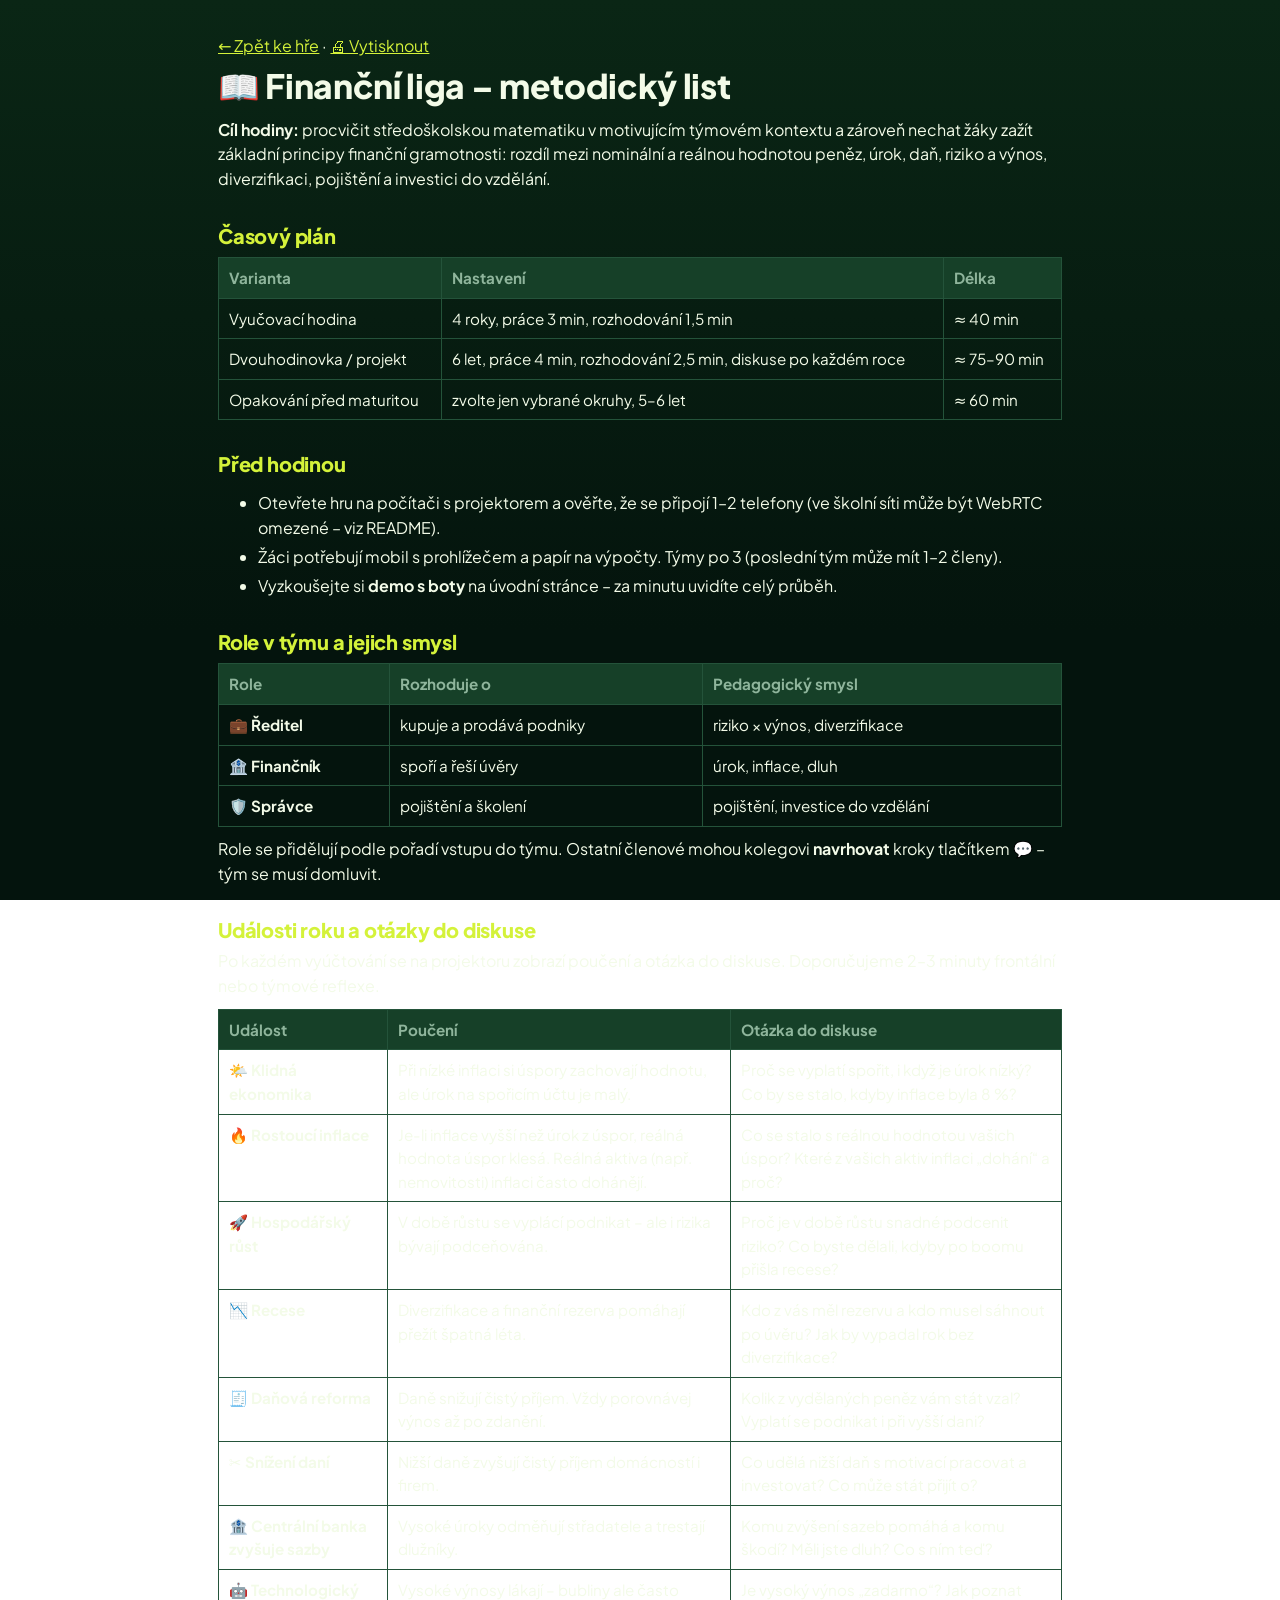
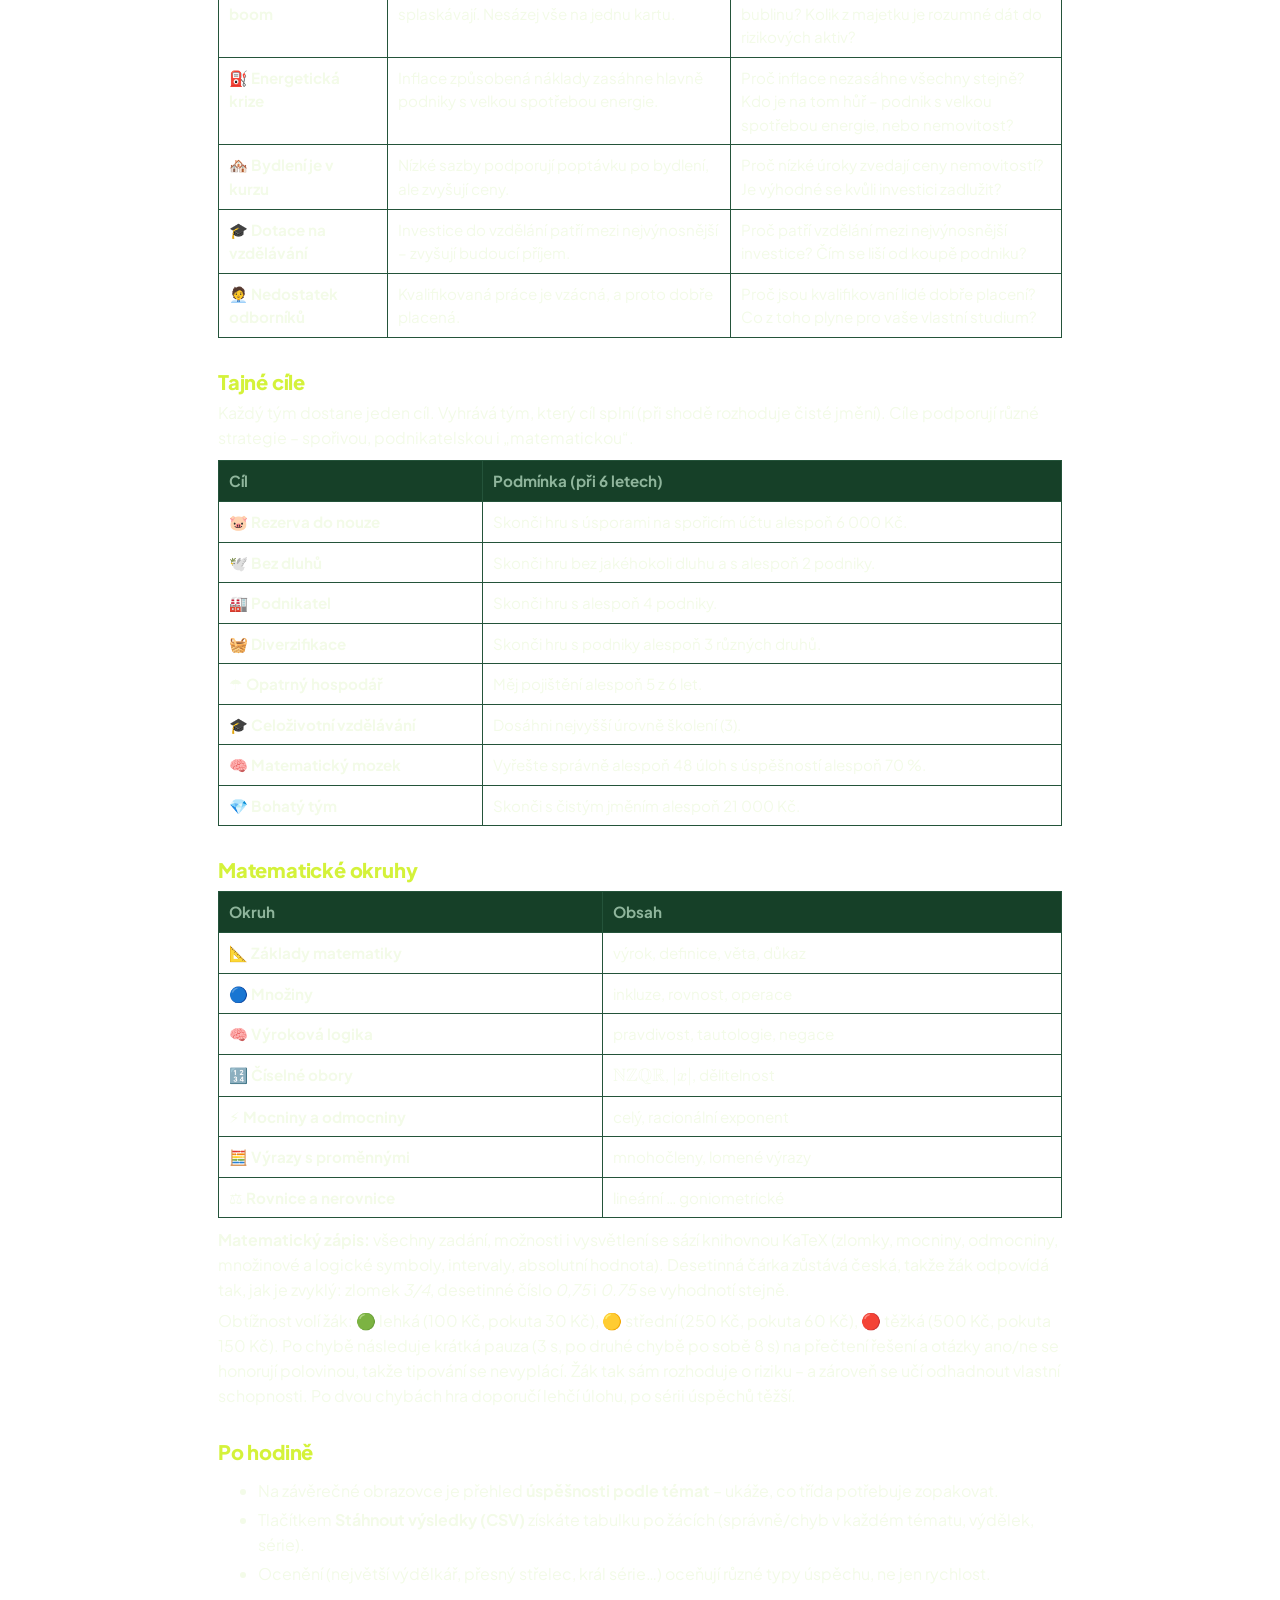
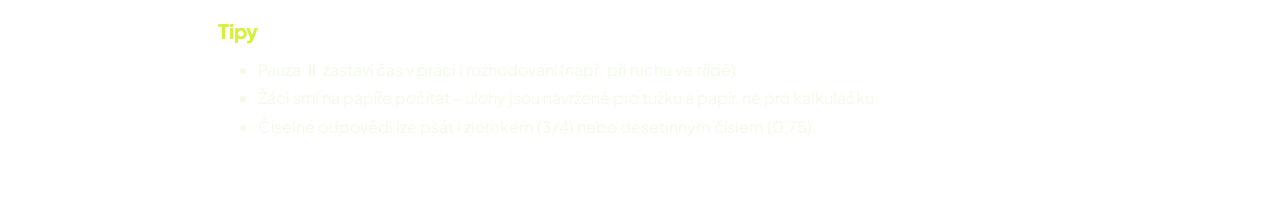
==== commit 52e0d566: "Add files via upload" ====
--- a/metodika.html
+++ b/metodika.html
@@ -1,8 +1,8 @@
 <!doctype html>
 <html lang="cs"><head><meta charset="utf-8"><meta name="viewport" content="width=device-width,initial-scale=1">
-<title>Finanční liga – metodický list</title><link rel="stylesheet" href="style.css"></head>
+<title>Finanční liga – metodický list</title><link rel="stylesheet" href="lib/katex/katex.min.css"><link rel="stylesheet" href="style.css"></head>
 <body><div class="doc" id="doc">Načítám…</div>
-<script src="tasks.js"></script><script src="engine.js"></script>
+<script src="lib/katex/katex.min.js"></script><script src="mathfmt.js"></script><script src="tasks.js"></script><script src="engine.js"></script>
 <script>
 const E=Engine,T=Tasks,kc=E.kc;
 const S={settings:{years:6}};
@@ -32,7 +32,8 @@
 <p>Každý tým dostane jeden cíl. Vyhrává tým, který cíl splní (při shodě rozhoduje čisté jmění). Cíle podporují různé strategie – spořivou, podnikatelskou i „matematickou“.</p>
 <table><tr><th>Cíl</th><th>Podmínka (při 6 letech)</th></tr>${goals}</table>
 <h2>Matematické okruhy</h2>
-<table><tr><th>Okruh</th><th>Obsah</th></tr>${T.TOPICS.map(t=>`<tr><td>${t.emoji} <b>${t.name}</b></td><td>${t.hint}</td></tr>`).join('')}</table>
+<table><tr><th>Okruh</th><th>Obsah</th></tr>${T.TOPICS.map(t=>`<tr><td>${t.emoji} <b>${t.name}</b></td><td>${Mathfmt.html(t.hint)}</td></tr>`).join('')}</table>
+<p><b>Matematický zápis:</b> všechny zadání, možnosti i vysvětlení se sází knihovnou KaTeX (zlomky, mocniny, odmocniny, množinové a logické symboly, intervaly, absolutní hodnota). Desetinná čárka zůstává česká, takže žák odpovídá tak, jak je zvyklý: zlomek <i>3/4</i>, desetinné číslo <i>0,75</i> i <i>0.75</i> se vyhodnotí stejně.</p>
 <p>Obtížnost volí žák: 🟢 lehká (100 Kč, pokuta 30 Kč), 🟡 střední (250 Kč, pokuta 60 Kč), 🔴 těžká (500 Kč, pokuta 150 Kč). Po chybě následuje krátká pauza (3 s, po druhé chybě po sobě 8 s) na přečtení řešení a otázky ano/ne se honorují polovinou, takže tipování se nevyplácí. Žák tak sám rozhoduje o riziku – a zároveň se učí odhadnout vlastní schopnosti. Po dvou chybách hra doporučí lehčí úlohu, po sérii úspěchů těžší.</p>
 <h2>Po hodině</h2>
 <ul><li>Na závěrečné obrazovce je přehled <b>úspěšnosti podle témat</b> – ukáže, co třída potřebuje zopakovat.</li>
--- a/style.css
+++ b/style.css
@@ -212,3 +212,148 @@
 .phone .sugg { min-height: 40px; min-width: 40px; }
 body { background: none; } html { min-height: 100%; background-attachment: fixed; }
 .arow { background: transparent; border: 0; border-bottom: 1px solid rgba(255,255,255,.09); border-radius: 0; box-shadow: none; -webkit-backdrop-filter: none; backdrop-filter: none; } .arow:last-child { border-bottom: 0; }
+
+/* =====  6. kolo – minimalismus: méně rámečků a ozdob, víc klidu, jasná hierarchie  ===== */
+:root { --r: 22px; --pad: 18px; --hair: rgba(255,255,255,.08); --soft: rgba(255,255,255,.045); }
+html { background: radial-gradient(800px 420px at 50% -12%, rgba(170,210,50,.34), transparent 65%), linear-gradient(180deg, #0a2615 0%, #04140d 70%) fixed; }
+body { font-size: 16px; line-height: 1.45; }
+h1, h2, h3 { font-weight: 800; } h2 { font-size: 1.25rem; } h3 { font-size: .74rem; letter-spacing: .1em; }
+.card, .tcard, .step, .why .card, .rank, .facts li, .choice, .diff, .help, .tipc, .lesson { background: var(--soft); border: 1px solid var(--hair); box-shadow: none; -webkit-backdrop-filter: none; backdrop-filter: none; border-radius: var(--r); }
+.card { padding: var(--pad); margin: 14px 0; }
+.btn { box-shadow: none; font-weight: 700; } .btn:active { transform: scale(.98); box-shadow: none; }
+.btn.sm { box-shadow: none; padding: .5em .95em; font-size: .88rem; }
+.btn.ghost { background: transparent; border: 1px solid rgba(255,255,255,.18); }
+/* telefon: horní lišta a taby */
+.ph-top { border: 0; border-radius: 0; background: transparent; box-shadow: none; -webkit-backdrop-filter: none; backdrop-filter: none; padding: 14px 4px 6px; margin: 0; position: static; }
+.ph-team { font-size: 1.05rem; font-weight: 700; } .ph-money { font-size: 1.5rem; font-weight: 800; letter-spacing: -.02em; }
+.ph-sub { padding: 0 4px 10px; color: var(--mut); font-size: .85rem; }
+#ph-tabs, .ph-tabs { background: rgba(4,20,13,.92); border-top: 1px solid var(--hair); } .tab { font-size: .72rem; font-weight: 600; opacity: .6; } .tab.on { opacity: 1; }
+/* úloha */
+.tk-h { margin-bottom: 14px; } .chip2, .dchip { background: transparent; border: 1px solid var(--hair); font-size: .82rem; font-weight: 600; }
+.q { font-size: 1.3rem; line-height: 1.45; margin: 4px 0 18px; font-weight: 600; }
+.choices { gap: 10px; } .choice { padding: 14px 16px; } .choice .ci { width: 28px; height: 28px; font-size: .85rem; background: transparent; border: 1px solid rgba(212,242,58,.45); color: var(--lime); }
+.link { color: var(--mut); text-decoration: none; font-size: .88rem; margin-top: 14px; display: inline-block; }
+.rank { background: transparent; border: 0; padding: 0 4px 10px; font-size: .85rem; } .rank.first b { color: var(--lime); }
+.diffs { gap: 10px; } .diff { padding: 14px 16px; } .dp { opacity: .65; }
+/* rozhodování */
+.cash { position: sticky; top: 0; z-index: 4; display: flex; justify-content: space-between; align-items: center; gap: 10px; background: rgba(4,20,13,.94); border: 0; border-bottom: 1px solid var(--hair); border-radius: 0; padding: 10px 4px; margin: 0 -12px 8px; padding-left: 16px; padding-right: 16px; text-align: left; font-size: .9rem; }
+.cash-n { display: flex; flex-direction: column; line-height: 1.1; } .cash-n b { font-size: 1.5rem; color: var(--lime); letter-spacing: -.02em; }
+.evline { color: var(--mut); font-size: .82rem; padding: 6px 4px 12px; line-height: 1.5; } .evline b { color: var(--tx); }
+.sec { background: var(--soft); border: 1px solid var(--hair); border-radius: var(--r); margin: 12px 0; padding: 6px 16px; } .sec.own { border-color: rgba(212,242,58,.35); }
+.sec-h { display: flex; justify-content: space-between; align-items: center; gap: 10px; padding: 12px 0; font-weight: 700; font-size: 1rem; border: 0; background: none; color: var(--tx); width: 100%; text-align: left; font-family: inherit; }
+.btn-plain { cursor: pointer; } .sec .you { font-size: .72rem; font-weight: 700; color: var(--lime); text-transform: uppercase; letter-spacing: .06em; background: none; padding: 0; } .lockd { font-size: .85rem; font-weight: 500; color: var(--mut); background: none; padding: 0; }
+.item { display: flex; align-items: center; gap: 12px; padding: 12px 0; border-top: 1px solid var(--hair); } .item.col { flex-direction: column; align-items: stretch; gap: 8px; }
+.item .ai { font-size: 1.6rem; width: 34px; text-align: center; flex: none; } .ib { flex: 1; min-width: 0; display: flex; flex-direction: column; gap: 2px; } .ib b { font-size: .98rem; }
+.ia { display: flex; gap: 8px; flex: none; flex-wrap: wrap; justify-content: flex-end; } .ia.wrap { justify-content: flex-start; flex: 1; }
+.item .btn { white-space: nowrap; } .sugg.on { border-color: var(--lime); color: var(--lime); }
+.loglist { margin: 14px 4px; color: var(--mut); font-size: .85rem; display: grid; gap: 4px; } .loglist .lg::before { content: '· '; }
+.btn.big { margin-top: 8px; }
+/* úvod a obecně */
+.logo { font-size: 2rem; } .lead { color: var(--mut); }
+.facts li { background: transparent; font-weight: 600; font-size: .85rem; color: var(--mut); padding: 4px 12px; }
+.dashed, .hint-band { border-style: solid; border-color: var(--hair); }
+.hint-bar { background: transparent; border: 0; color: var(--mut); text-align: center; }
+.steps.lite { grid-template-columns: repeat(4, 1fr); gap: 16px; margin-top: 34px; } .steps.lite .step { background: none; border: 0; padding: 0; flex-direction: column; gap: 8px; } .steps.lite .step > b { width: 28px; height: 28px; font-size: .9rem; background: transparent; border: 1px solid var(--lime); color: var(--lime); } .steps.lite h4 { font-size: 1rem; margin: 0 0 2px; } .steps.lite span { font-size: .88rem; }
+.why.lite { display: grid; grid-template-columns: repeat(3, 1fr); gap: 16px; margin: 30px 0 8px; text-align: left; } .why.lite p { margin: 0; color: var(--mut); font-size: .88rem; } .why.lite b { display: block; color: var(--tx); font-size: .95rem; margin-bottom: 2px; }
+.fine { color: var(--mut); font-size: .76rem; text-align: center; max-width: 560px; margin: 22px auto 6px; opacity: .8; }
+@media (max-width: 720px) { .steps.lite, .why.lite { grid-template-columns: 1fr 1fr; } } @media (max-width: 460px) { .steps.lite, .why.lite { grid-template-columns: 1fr; } }
+.cash { background: #06190f; }
+.btn:disabled, .btn.sm:disabled { background: transparent; color: rgba(255,255,255,.28); border: 1px solid rgba(255,255,255,.12); box-shadow: none; opacity: 1; cursor: default; }
+.ph-top { position: sticky; top: 0; z-index: 6; margin: 0 -12px; padding: 14px 16px 8px; background: rgba(5,24,14,.97); }
+.ph-sub { margin: 0 -12px; padding: 0 16px 10px; background: rgba(5,24,14,.97); position: sticky; top: 54px; z-index: 6; }
+.evline.top { padding: 4px 4px 0; font-size: .88rem; }
+#ph-top { position: sticky; top: 0; z-index: 6; margin: 0 -12px; background: rgba(5,24,14,.97); }
+#ph-top .ph-top, #ph-top .ph-sub { position: static; margin: 0; background: transparent; }
+#ph-top { background: #05180e; }
+.ev, .card.ev, .evcard { background: var(--soft); border: 1px solid var(--hair); box-shadow: none; }
+
+/* =====  7. kolo – vizuálně pro těkavou pozornost: málo slov, velké ikony a čísla, okamžitá odměna  ===== */
+.pbar { height: 6px; background: rgba(255,255,255,.1); border-radius: 99px; overflow: hidden; margin: 0 16px 10px; } .pbar i { display: block; height: 100%; width: 100%; background: linear-gradient(90deg, var(--lime2), var(--lime)); border-radius: 99px; transition: width 1s linear; } .pbar.warn i { background: linear-gradient(90deg, #ff9a3c, #ff5d4a); } .pbar.warn { animation: pulse 1s infinite; }
+@keyframes pulse { 50% { opacity: .55; } }
+.pips { display: inline-flex; align-items: center; gap: 5px; font-size: 1.1rem; } .pips i { width: 12px; height: 12px; border-radius: 50%; background: rgba(255,255,255,.14); } .pips i.on { background: #ffb02e; box-shadow: 0 0 10px #ff8a1c; } .pips em { font-style: normal; font-size: .8rem; color: var(--mut); margin-left: 2px; }
+.tk-f, .pk-f { display: flex; justify-content: space-between; align-items: center; margin-top: 18px; }
+/* výběr obtížnosti = tři velké dlaždice */
+.picker { text-align: center; padding-top: 6px; } .pk-t { font-size: 1.1rem; font-weight: 800; margin: 10px 0 18px; color: var(--mut); }
+.diffs3 { display: grid; grid-template-columns: repeat(3, 1fr); gap: 12px; }
+.diffs3 .diff { display: flex; flex-direction: column; align-items: center; justify-content: center; gap: 6px; padding: 22px 6px 16px; border-radius: 26px; border: 2px solid transparent; font-family: inherit; color: var(--tx); cursor: pointer; transition: transform .12s; min-height: 170px; }
+.diffs3 .diff:active { transform: scale(.94); }
+.diffs3 .d1 { background: linear-gradient(170deg, rgba(126,224,95,.28), rgba(126,224,95,.07)); } .diffs3 .d2 { background: linear-gradient(170deg, rgba(255,205,70,.30), rgba(255,205,70,.07)); } .diffs3 .d3 { background: linear-gradient(170deg, rgba(255,111,97,.30), rgba(255,111,97,.07)); }
+.diffs3 .diff.last { border-color: var(--lime); } .diffs3 .dn { font-size: 2.6rem; line-height: 1; } .diffs3 .dr { font-size: 1.7rem; font-weight: 800; letter-spacing: -.02em; } .diffs3 .dp { font-size: .72rem; color: var(--mut); }
+/* úloha */
+.task.d1 { border-top: 4px solid #7ee05f; } .task.d2 { border-top: 4px solid #ffcd46; } .task.d3 { border-top: 4px solid #ff6f61; }
+.choice { animation: rise .25s both; } .choice:nth-child(2) { animation-delay: .04s; } .choice:nth-child(3) { animation-delay: .08s; } .choice:nth-child(4) { animation-delay: .12s; } @keyframes rise { from { opacity: 0; transform: translateY(10px); } }
+.choice:active { transform: scale(.97); }
+/* výsledek = jedno obří znamení + částka */
+.card.res { position: relative; text-align: center; padding: 28px 18px 20px; overflow: visible; }
+.res-ic { width: 96px; height: 96px; border-radius: 50%; margin: 0 auto 8px; display: grid; place-items: center; font-size: 3.4rem; font-weight: 900; animation: pop .45s cubic-bezier(.2, 1.6, .4, 1) both; } .res.ok .res-ic { background: linear-gradient(135deg, #e6fb5c, #7ee05f); color: #06210f; box-shadow: 0 0 40px rgba(180,240,70,.5); } .res.bad .res-ic { background: #ff6f61; color: #fff; box-shadow: 0 0 36px rgba(255,111,97,.4); }
+.res.bad { animation: shake .4s; } @keyframes shake { 20%, 60% { transform: translateX(-9px); } 40%, 80% { transform: translateX(9px); } } @keyframes pop { from { transform: scale(.2); opacity: 0; } }
+.res-m { font-size: 3rem; font-weight: 800; letter-spacing: -.03em; animation: pop .5s .1s both; } .res.ok .res-m { color: var(--lime); } .res.bad .res-m { color: #ff8a7d; }
+.bonus-pop { display: inline-block; margin: 6px 0; padding: 6px 14px; border-radius: 99px; background: rgba(255,176,46,.18); color: #ffb02e; font-weight: 800; animation: pop .5s .25s both; }
+.res .correct { margin: 10px 0; font-size: 1.4rem; background: rgba(126,224,95,.1); border: 1px solid rgba(126,224,95,.35); border-radius: 16px; padding: 10px 14px; } .res .correct small { color: var(--mut); font-size: .8rem; display: block; }
+.res .pips { margin: 10px 0 4px; } .res .btn.big { margin-top: 16px; } .res .link.why { display: block; margin: 6px auto; color: var(--lime); }
+.res .expl { text-align: left; background: rgba(255,255,255,.05); border-radius: 16px; padding: 12px 14px; margin: 8px 0; font-size: .92rem; } .res .qecho { color: var(--mut); margin-bottom: 6px; }
+.pt { position: absolute; left: 50%; top: 90px; font-size: 1.4rem; pointer-events: none; animation: burst 1.1s var(--d, 0s) cubic-bezier(.1, .8, .3, 1) forwards; } @keyframes burst { 0% { transform: translate(-50%, 0) scale(.4); opacity: 1; } 100% { transform: translate(calc(-50% + var(--dx)), var(--dy)) scale(1.1) rotate(200deg); opacity: 0; } }
+.pausec .big-e { font-size: 5rem; }
+.btn:disabled#againBtn { background: rgba(255,255,255,.06); }
+@media (prefers-reduced-motion: reduce) { .pt, .res-ic, .res-m, .bonus-pop, .choice, .res.bad, .pbar.warn { animation: none; } }
+/* událost = velká ikona + dlaždice čísel */
+.etiles { display: grid; grid-template-columns: repeat(auto-fit, minmax(92px, 1fr)); gap: 10px; margin-top: 16px; }
+.etile { background: rgba(255,255,255,.06); border: 1px solid var(--hair); border-radius: 20px; padding: 12px 6px; display: flex; flex-direction: column; align-items: center; gap: 2px; text-align: center; } .etile .ei { font-size: 1.7rem; line-height: 1.1; } .etile b { font-size: 1.35rem; letter-spacing: -.02em; } .etile small { color: var(--mut); font-size: .72rem; text-transform: uppercase; letter-spacing: .06em; }
+.etile.up { background: rgba(126,224,95,.14); border-color: rgba(126,224,95,.4); } .etile.up b { color: #8fe070; } .etile.down { background: rgba(255,111,97,.13); border-color: rgba(255,111,97,.4); } .etile.down b { color: #ff8a7d; }
+.card.ev.big { text-align: center; padding: 26px 16px; } .card.ev.big .ev-ic { font-size: 5.2rem; line-height: 1; animation: floaty 3s ease-in-out infinite; } .card.ev.big h2 { font-size: 1.7rem; margin: 10px 0 4px; letter-spacing: -.02em; } @keyframes floaty { 50% { transform: translateY(-8px) rotate(-4deg); } }
+.evcard .ev-ic { animation: floaty 3s ease-in-out infinite; } .evcard .etiles { grid-template-columns: repeat(auto-fit, minmax(120px, 1fr)); max-width: 1000px; } .evcard .etile b { font-size: 1.7em; } .evcard .etile .ei { font-size: 2.1em; }
+.evcard p { color: var(--mut); }
+/* projektor: kruhový časovač a závodní dráha */
+.timer { width: 92px; height: 92px; border-radius: 50%; display: grid; place-items: center; font-size: 1.5rem; font-weight: 800; background: radial-gradient(circle closest-side, #06190f 80%, transparent 82%), conic-gradient(var(--lime) calc(var(--p, 0) * 1%), rgba(255,255,255,.12) 0); color: var(--tx); } .timer.warn { color: #ff8a7d; background: radial-gradient(circle closest-side, #06190f 80%, transparent 82%), conic-gradient(#ff6f61 calc(var(--p, 0) * 1%), rgba(255,255,255,.12) 0); animation: pulse 1s infinite; }
+.race { position: relative; margin: 22px 0 26px; padding: 6px 54px 6px 8px; display: grid; gap: 14px; } .race .flag { position: absolute; right: 6px; top: 50%; transform: translateY(-50%); font-size: 2.6rem; }
+.track { position: relative; height: 62px; border-radius: 99px; background: repeating-linear-gradient(90deg, rgba(255,255,255,.07) 0 2px, transparent 2px 40px), rgba(255,255,255,.05); border: 1px solid var(--hair); }
+.runner { position: absolute; top: 50%; transform: translate(-50%, -50%); display: flex; align-items: center; gap: 10px; padding: 4px 18px 4px 6px; border-radius: 99px; background: var(--c, var(--lime2)); color: #06210f; font-size: 1.5rem; font-weight: 800; box-shadow: 0 6px 20px rgba(0,0,0,.4); transition: left 1.2s cubic-bezier(.3, 1.3, .5, 1); white-space: nowrap; } .runner .rn { width: 48px; height: 48px; border-radius: 50%; background: rgba(255,255,255,.85); display: grid; place-items: center; font-size: 1.9rem; }
+.hint-bar.icons { font-size: 2rem; letter-spacing: .1em; }
+.evcard.compact { padding: 10px 18px; } .evcard.compact .ev-ic { font-size: 2.6rem; } .evcard.compact h2 { font-size: 1.3rem; margin: 0; } .evcard.compact p, .evcard.compact .ev-k { display: none; }
+.evcard.compact .etiles { margin-top: 6px; gap: 8px; grid-template-columns: repeat(auto-fit, minmax(90px, 1fr)); } .evcard.compact .etile { flex-direction: row; justify-content: center; gap: 8px; padding: 6px 8px; border-radius: 14px; } .evcard.compact .etile b { font-size: 1.15em; } .evcard.compact .etile .ei { font-size: 1.3em; } .evcard.compact .etile small { display: none; }
+.track { height: 54px; } .runner { font-size: 1.35rem; } .runner .rn { width: 42px; height: 42px; font-size: 1.6rem; } .race { margin: 14px 0 18px; gap: 10px; }
+.etiles { grid-template-columns: repeat(auto-fit, minmax(78px, 1fr)); } .phone .etile b { font-size: 1.15rem; }
+.h-main { padding-bottom: 120px; }
+/* podniky = dlaždice */
+.atiles { display: grid; grid-template-columns: 1fr 1fr; gap: 12px; padding: 4px 0 12px; }
+.atile { position: relative; background: rgba(255,255,255,.05); border: 1px solid var(--hair); border-radius: 22px; padding: 14px 12px 12px; display: flex; flex-direction: column; gap: 8px; text-align: center; align-items: center; } .atile.own { border-color: rgba(212,242,58,.5); background: rgba(212,242,58,.07); }
+.atile .a-e { font-size: 2.6rem; line-height: 1; } .atile b { font-size: .95rem; line-height: 1.2; min-height: 2.4em; display: grid; place-items: center; } .a-n { position: absolute; top: 10px; right: 12px; background: var(--lime); color: #06210f; font-weight: 800; border-radius: 99px; padding: 2px 9px; font-size: .85rem; }
+.a-m { display: flex; align-items: center; justify-content: center; gap: 10px; } .yield { font-size: 1.3rem; font-weight: 800; color: var(--lime); letter-spacing: -.02em; } .risk { display: inline-flex; gap: 3px; } .risk i { width: 9px; height: 9px; border-radius: 50%; background: rgba(255,255,255,.15); } .risk i.on.r1 { background: #7ee05f; } .risk i.on.r2 { background: #ffcd46; } .risk i.on.r3 { background: #ff6f61; }
+.atile .btn { width: 100%; padding: .55em .4em; } .atile .link.sell { margin: 0; font-size: .78rem; color: var(--mut); } .atile .sugg { width: 100%; }
+.emini { display: flex; flex-wrap: wrap; gap: 4px 14px; padding: 4px 4px 12px; font-size: .9rem; color: var(--mut); font-weight: 600; } .emini b { color: var(--tx); width: 100%; font-size: 1rem; }
+/* vyúčtování roku */
+.card.yr { text-align: center; padding: 26px 16px; } .yr-h { color: var(--mut); font-weight: 700; letter-spacing: .08em; text-transform: uppercase; font-size: .8rem; } .yr-big { font-size: 3.2rem; font-weight: 800; letter-spacing: -.03em; margin: 4px 0; } .yr.up .yr-big { color: var(--lime); } .yr.down .yr-big { color: #ff8a7d; } .yr-net { color: var(--mut); } .yr-net b { color: var(--tx); }
+.card.yr.up { border-color: rgba(212,242,58,.4); background: rgba(212,242,58,.06); } .card.yr.down { border-color: rgba(255,111,97,.4); background: rgba(255,111,97,.06); }
+.board2 { display: grid; gap: 10px; } .brow2 { display: grid; grid-template-columns: 38px 1fr auto; gap: 10px; align-items: center; } .brow2 .bn { font-size: 1.6rem; text-align: center; } .brow2 .bb { height: 14px; background: rgba(255,255,255,.07); border-radius: 99px; overflow: hidden; } .brow2 .bb i { display: block; height: 100%; border-radius: 99px; } .brow2.me b { color: var(--lime); }
+.ledger .ln { border-bottom: 1px solid var(--hair); } .ledger .ln:last-child { border: 0; }
+/* konec hry */
+.stat3 { display: grid; grid-template-columns: repeat(3, 1fr); gap: 10px; margin: 14px 0; } .stat3 > div { background: var(--soft); border: 1px solid var(--hair); border-radius: 20px; padding: 16px 6px; text-align: center; } .stat3 b { display: block; font-size: 1.6rem; letter-spacing: -.02em; color: var(--lime); } .stat3 small { color: var(--mut); font-size: .75rem; }
+.card.final-me .big-e { font-size: 5.5rem; animation: pop .6s cubic-bezier(.2, 1.6, .4, 1) both; }
+.rain { position: fixed; inset: 0; pointer-events: none; overflow: hidden; z-index: 50; } .rain span { position: absolute; top: -40px; animation: fall linear forwards; } @keyframes fall { to { transform: translateY(110vh) rotate(540deg); } }
+@media (prefers-reduced-motion: reduce) { .rain { display: none; } }
+.timer:empty { display: none; } .yr-big, .res-m, .ph-money, .cash-n b, .runner b { word-spacing: .14em; }
+/* úvod: jedno velké sdělení + ikony */
+.landing .coins { display: flex; justify-content: center; gap: 14px; font-size: 2.4rem; margin-bottom: 4px; } .landing .coins span { animation: floaty 3s ease-in-out infinite; } .landing .coins span:nth-child(2) { animation-delay: .4s; } .landing .coins span:nth-child(3) { animation-delay: .8s; } .landing .coins span:nth-child(4) { animation-delay: 1.2s; } .landing .coins span:nth-child(5) { animation-delay: 1.6s; }
+.logo.big { font-size: clamp(2.4rem, 7vw, 3.6rem); text-align: center; }
+.tag { text-align: center; font-size: clamp(1.4rem, 4.5vw, 2rem); margin: 6px 0 14px; letter-spacing: -.01em; } .tag b:nth-child(1) { color: #f4ffb8; } .tag b:nth-child(2) { color: var(--lime); } .tag b:nth-child(3) { color: #7fdc8a; }
+.icosteps { display: flex; align-items: center; justify-content: center; gap: 10px; margin: 36px 0 12px; flex-wrap: wrap; } .icosteps div { display: flex; flex-direction: column; align-items: center; gap: 6px; min-width: 78px; } .icosteps span { font-size: 2.6rem; width: 76px; height: 76px; display: grid; place-items: center; background: var(--soft); border: 1px solid var(--hair); border-radius: 24px; } .icosteps b { font-size: .9rem; } .icosteps i { color: var(--lime); font-style: normal; font-size: 1.4rem; opacity: .6; }
+.icohelp { font-size: 1.05rem; font-weight: 700; margin: 4px 0 12px; line-height: 1.9; } .icohelp i { color: var(--lime); font-style: normal; }
+.etiles { grid-template-columns: repeat(auto-fit, minmax(68px, 1fr)); gap: 8px; } .phone .etile { padding: 10px 2px; } .phone .etile small { font-size: .62rem; letter-spacing: .03em; } .icohelp { font-size: .95rem; }
+
+/* ===== kolo 8: popisek závodu, KaTeX, nápověda při připojení ===== */
+.race { padding: 12px 14px; border-radius: 22px; background: rgba(255,255,255,.04); border: 1px solid rgba(255,255,255,.08); }
+.race-h { display: flex; flex-wrap: wrap; align-items: baseline; gap: 4px 14px; }
+.race-h b { font-size: 1.15rem; } .race-h span { color: var(--mut, #9fb8a8); font-size: .95rem; }
+.lane { display: grid; grid-template-columns: minmax(90px, 170px) 1fr; align-items: center; gap: 12px; }
+.lane .ln { font-weight: 700; font-size: 1rem; overflow: hidden; text-overflow: ellipsis; white-space: nowrap; text-align: right; opacity: .92; }
+.race-f { display: grid; grid-template-columns: minmax(90px, 170px) 1fr; gap: 12px; font-size: .8rem; color: var(--mut); }
+.race-f > span:first-child { grid-column: 2; } .race-f > i { display: none; } .race-f > span:last-child { grid-column: 2; text-align: right; margin-top: -1.35em; }
+.q .katex, .choice .ct .katex, .expl .katex, .qecho .katex, .correct .katex { font-size: 1.12em; }
+.q .katex { font-size: 1.12em; }
+.choice .ct { overflow-x: auto; overflow-y: hidden; -webkit-overflow-scrolling: touch; }
+.q, .expl { overflow-wrap: anywhere; }
+.katex-display { margin: .4em 0; }
+.conn-help { margin: 12px 0; padding: 12px 14px; border-radius: 16px; background: rgba(255,255,255,.07); text-align: left; font-size: .92rem; line-height: 1.6; }
+.conn-help .btn { margin-top: 10px; width: 100%; }
+#crash { position: fixed; inset: 0; z-index: 99; display: grid; place-items: center; padding: 20px; background: rgba(0,0,0,.7); }
+#crash .card { max-width: 380px; text-align: center; }
